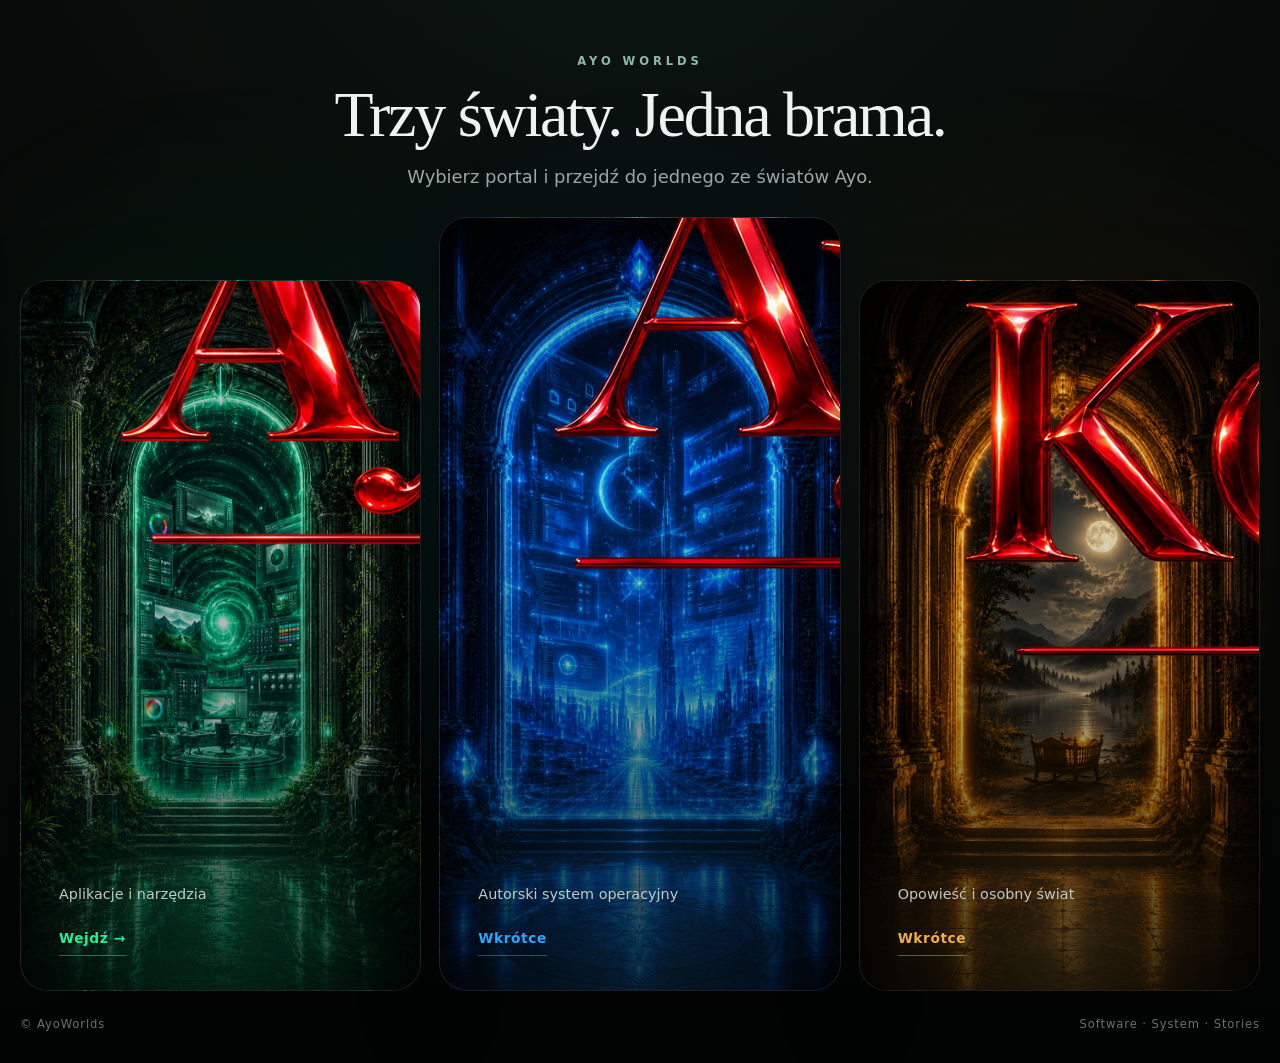
==== index.html @ ef5432c9 "feat: use ruby title artwork on world cards" ====
<!DOCTYPE html>
<html lang="pl">
<head>
    <meta charset="UTF-8">
    <meta name="viewport" content="width=device-width, initial-scale=1.0">
    <meta name="description" content="AyoWorlds — portal connecting Ayo Apps, AyoOS and Puste Kołyski.">
    <meta name="theme-color" content="#050706">
    <title>AyoWorlds</title>
    <link rel="stylesheet" href="style.css?v=20260823-2302">
</head>
<body>
    <div class="ambient" aria-hidden="true"></div>

    <header class="hero">
        <p class="eyebrow">AYO WORLDS</p>
        <h1>Trzy światy. Jedna brama.</h1>
        <p class="lead">Wybierz portal i przejdź do jednego ze światów Ayo.</p>
    </header>

    <main class="worlds" aria-label="Światy Ayo">
        <a class="world world-apps" href="https://klucznik26.github.io/AyoWWW/" aria-label="Otwórz Pakiet Ayo">
            <span class="world-glow" aria-hidden="true"></span>
            <span class="world-copy">
                <span class="world-number">01</span>
                <img class="world-title-image world-title-apps" src="RubinAyoTools.png" alt="AyoTools">
                <small>Aplikacje i narzędzia</small>
                <span class="enter">Wejdź <span aria-hidden="true">→</span></span>
            </span>
        </a>

        <a class="world world-os" href="#" aria-label="AyoOS — w przygotowaniu" data-coming-soon>
            <span class="world-glow" aria-hidden="true"></span>
            <span class="world-copy">
                <span class="world-number">02</span>
                <img class="world-title-image world-title-os" src="RubinAyoOS.png" alt="Ayo OS">
                <small>Autorski system operacyjny</small>
                <span class="enter">Wkrótce</span>
            </span>
        </a>

        <a class="world world-cradles" href="#" aria-label="Puste Kołyski — w przygotowaniu" data-coming-soon>
            <span class="world-glow" aria-hidden="true"></span>
            <span class="world-copy">
                <span class="world-number">03</span>
                <img class="world-title-image world-title-cradles" src="RubinPusteKolyski.png" alt="Puste Kołyski">
                <small>Opowieść i osobny świat</small>
                <span class="enter">Wkrótce</span>
            </span>
        </a>
    </main>

    <footer>
        <span>© AyoWorlds</span>
        <span>Software · System · Stories</span>
    </footer>

    <script src="script.js?v=20260823-2217"></script>
</body>
</html>
---- style.css ----
* {
    box-sizing: border-box;
}

:root {
    color-scheme: dark;
    --bg: #050706;
    --text: #eef4f1;
    --muted: #9da9a4;
    --line: rgba(255,255,255,.11);
}

html {
    min-height: 100%;
    background: var(--bg);
}

body {
    margin: 0;
    min-height: 100vh;
    overflow-x: hidden;
    font-family: Inter, "Segoe UI", system-ui, -apple-system, sans-serif;
    color: var(--text);
    background:
        radial-gradient(circle at 50% -10%, rgba(30,90,75,.14), transparent 38rem),
        linear-gradient(180deg, #080b09 0%, #030504 100%);
}

body::before {
    content: "";
    position: fixed;
    inset: 0;
    pointer-events: none;
    opacity: .22;
    background-image:
        linear-gradient(rgba(255,255,255,.025) 1px, transparent 1px),
        linear-gradient(90deg, rgba(255,255,255,.025) 1px, transparent 1px);
    background-size: 46px 46px;
    mask-image: linear-gradient(to bottom, #000, transparent 85%);
}

.ambient {
    position: fixed;
    inset: 0;
    pointer-events: none;
    background:
        radial-gradient(circle at 17% 54%, rgba(0,255,156,.08), transparent 25rem),
        radial-gradient(circle at 50% 54%, rgba(0,140,255,.08), transparent 25rem),
        radial-gradient(circle at 83% 54%, rgba(255,170,40,.08), transparent 25rem);
    filter: blur(20px);
}

.hero {
    position: relative;
    z-index: 2;
    width: min(1500px, calc(100% - 48px));
    margin: 0 auto;
    padding: 54px 0 30px;
    text-align: center;
}

.eyebrow {
    margin: 0 0 10px;
    color: #8fb8a7;
    font-size: .72rem;
    font-weight: 800;
    letter-spacing: .34em;
}

.hero h1 {
    margin: 0;
    font-family: Georgia, "Times New Roman", serif;
    font-size: clamp(2.15rem, 5vw, 5rem);
    font-weight: 400;
    letter-spacing: -.035em;
}

.lead {
    margin: 14px auto 0;
    max-width: 720px;
    color: var(--muted);
    font-size: clamp(.95rem, 1.5vw, 1.12rem);
}

.worlds {
    position: relative;
    z-index: 2;
    width: min(1560px, calc(100% - 40px));
    margin: 0 auto;
    display: grid;
    grid-template-columns: repeat(3, minmax(0, 1fr));
    align-items: end;
    gap: 18px;
}

.world {
    --accent: #fff;
    position: relative;
    isolation: isolate;
    min-height: min(79vh, 900px);
    overflow: hidden;
    border: 1px solid var(--line);
    border-radius: 28px;
    text-decoration: none;
    color: var(--text);
    background-color: #0b0e0c;
    background-position: center;
    background-size: cover;
    box-shadow: 0 30px 80px rgba(0,0,0,.38);
    transform: translateZ(0);
    transition: transform .5s cubic-bezier(.2,.8,.2,1), border-color .5s ease, box-shadow .5s ease;
}

.world::before {
    content: "";
    position: absolute;
    inset: 0;
    z-index: -1;
    background:
        linear-gradient(to top, rgba(0,0,0,.86) 0%, rgba(0,0,0,.28) 40%, rgba(0,0,0,.04) 68%, rgba(0,0,0,.23) 100%);
}

.world::after {
    content: "";
    position: absolute;
    inset: 0;
    z-index: -1;
    opacity: 0;
    background: radial-gradient(circle at 50% 65%, color-mix(in srgb, var(--accent) 28%, transparent), transparent 48%);
    transition: opacity .45s ease;
}

.world-apps {
    --accent: #20f29b;
    background-image:
        linear-gradient(rgba(0,18,10,.12), rgba(0,18,10,.12)),
        url("assets/portals/AyoTools.png"),
        radial-gradient(circle at 50% 40%, #0a6344, #06130e 55%, #030504);
}

.world-os {
    --accent: #28a8ff;
    min-height: min(86vh, 980px);
    background-image:
        linear-gradient(rgba(0,10,28,.12), rgba(0,10,28,.12)),
        url("assets/portals/AyoOS.png"),
        radial-gradient(circle at 50% 40%, #094c88, #07111d 55%, #030504);
}

.world-cradles {
    --accent: #f1ae42;
    background-image:
        linear-gradient(rgba(20,11,0,.08), rgba(20,11,0,.08)),
        url("assets/portals/PKolyski.png"),
        radial-gradient(circle at 50% 40%, #875520, #171008 55%, #030504);
}

.world-glow {
    position: absolute;
    left: 12%;
    right: 12%;
    bottom: -10%;
    height: 36%;
    border-radius: 50%;
    pointer-events: none;
    opacity: .15;
    background: var(--accent);
    filter: blur(70px);
    transition: opacity .45s ease, transform .45s ease;
}

.world-copy {
    position: absolute;
    inset: auto 0 0;
    display: grid;
    gap: 7px;
    padding: 44px 38px 34px;
}

.world-number {
    color: var(--accent);
    font-size: .73rem;
    font-weight: 800;
    letter-spacing: .18em;
}

.world-copy strong {
    font-family: Georgia, "Times New Roman", serif;
    font-size: clamp(1.8rem, 3vw, 3.25rem);
    font-weight: 400;
    text-shadow: 0 2px 20px rgba(0,0,0,.75);
}

.world-copy small {
    color: #c0c9c5;
    font-size: .9rem;
}

.enter {
    width: max-content;
    margin-top: 12px;
    padding: 9px 0;
    color: var(--accent);
    font-size: .86rem;
    font-weight: 800;
    letter-spacing: .04em;
    border-bottom: 1px solid color-mix(in srgb, var(--accent) 45%, transparent);
}

.world:hover,
.world:focus-visible {
    transform: translateY(-10px) scale(1.012);
    border-color: color-mix(in srgb, var(--accent) 65%, transparent);
    box-shadow: 0 38px 100px rgba(0,0,0,.52), 0 0 36px color-mix(in srgb, var(--accent) 12%, transparent);
    outline: none;
}

.world:hover::after,
.world:focus-visible::after {
    opacity: 1;
}

.world:hover .world-glow,
.world:focus-visible .world-glow {
    opacity: .27;
    transform: scale(1.12);
}

footer {
    position: relative;
    z-index: 2;
    width: min(1560px, calc(100% - 40px));
    margin: 0 auto;
    padding: 26px 0 32px;
    display: flex;
    justify-content: space-between;
    gap: 20px;
    color: #67736e;
    font-size: .72rem;
    letter-spacing: .08em;
}

@media (max-width: 980px) {
    .hero {
        padding-top: 42px;
    }

    .worlds {
        grid-template-columns: 1fr;
        max-width: 680px;
    }

    .world,
    .world-os {
        min-height: 72vh;
    }
}

@media (max-width: 560px) {
    .hero,
    .worlds,
    footer {
        width: min(100% - 24px, 680px);
    }

    .hero {
        padding: 34px 0 24px;
    }

    .world,
    .world-os {
        min-height: 68vh;
        border-radius: 22px;
    }

    .world-copy {
        padding: 34px 24px 24px;
    }

    footer {
        flex-direction: column;
        align-items: center;
        text-align: center;
    }
}

@media (prefers-reduced-motion: reduce) {
    *, *::before, *::after {
        scroll-behavior: auto !important;
        transition: none !important;
    }
}
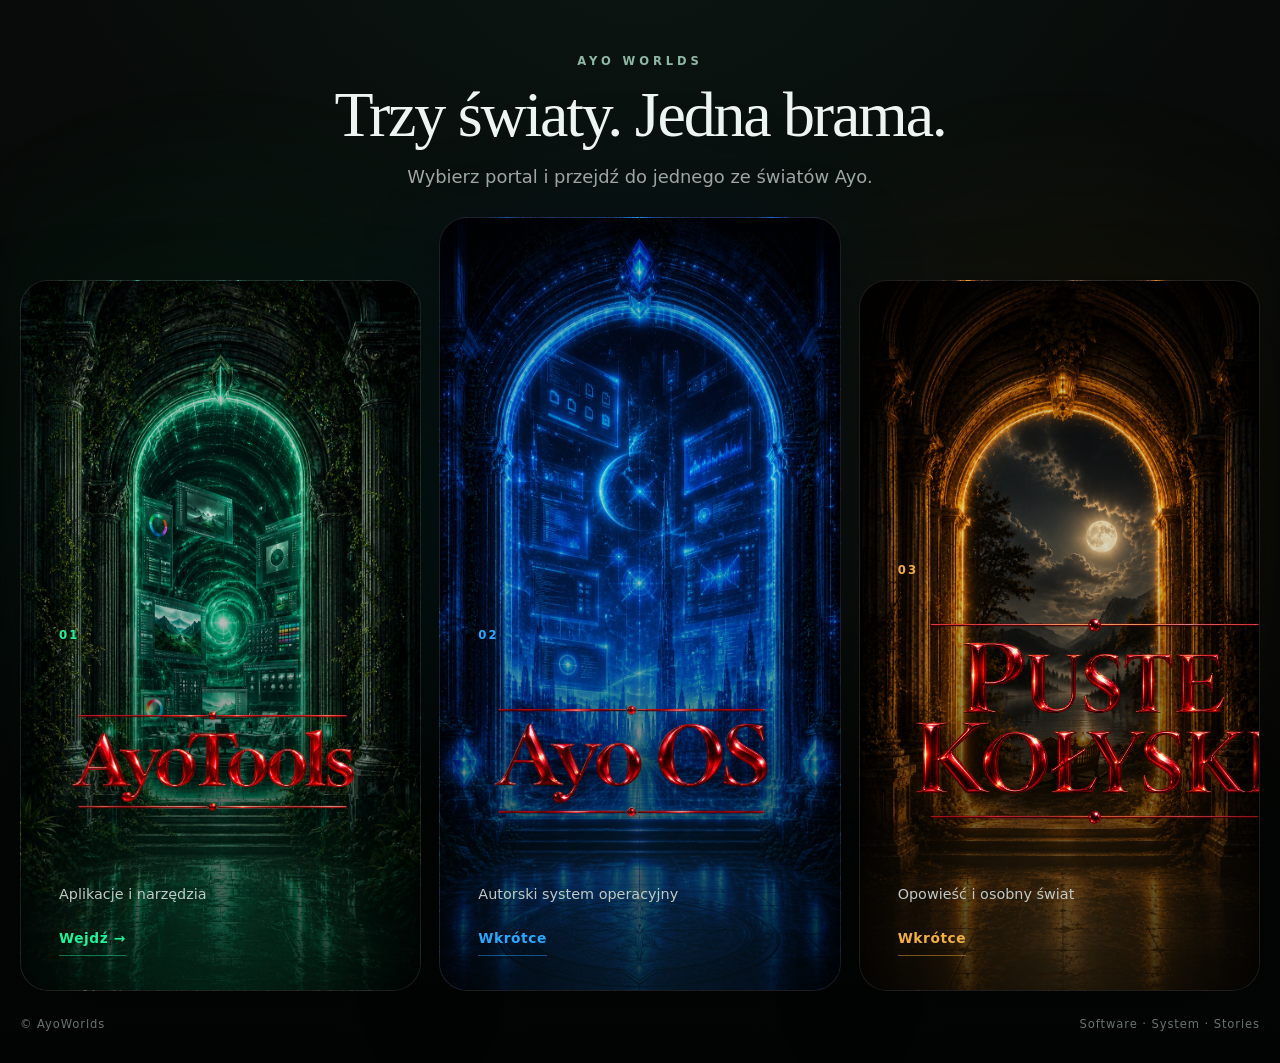
==== commit 156964a0: "style: load enlarged ruby title overrides" ====
--- a/index.html
+++ b/index.html
@@ -7,6 +7,7 @@
     <meta name="theme-color" content="#050706">
     <title>AyoWorlds</title>
     <link rel="stylesheet" href="style.css?v=20260823-2302">
+    <link rel="stylesheet" href="title-scale.css?v=20260823-2308">
 </head>
 <body>
     <div class="ambient" aria-hidden="true"></div>
--- a/style.css
+++ b/style.css
@@ -184,11 +184,19 @@
     letter-spacing: .18em;
 }
 
-.world-copy strong {
-    font-family: Georgia, "Times New Roman", serif;
-    font-size: clamp(1.8rem, 3vw, 3.25rem);
-    font-weight: 400;
-    text-shadow: 0 2px 20px rgba(0,0,0,.75);
+.world-title-image {
+    display: block;
+    width: min(88%, 390px);
+    height: 92px;
+    margin: 0;
+    object-fit: contain;
+    object-position: left center;
+    filter: drop-shadow(0 4px 14px rgba(0,0,0,.78));
+}
+
+.world-title-cradles {
+    width: min(78%, 350px);
+    height: 118px;
 }
 
 .world-copy small {
@@ -277,6 +285,16 @@
         padding: 34px 24px 24px;
     }
 
+    .world-title-image {
+        width: min(92%, 360px);
+        height: 84px;
+    }
+
+    .world-title-cradles {
+        width: min(82%, 320px);
+        height: 108px;
+    }
+
     footer {
         flex-direction: column;
         align-items: center;
--- a/title-scale.css
+++ b/title-scale.css
@@ -0,0 +1,23 @@
+.world-title-image {
+    width: min(220%, 975px);
+    height: 230px;
+    max-width: none;
+}
+
+.world-title-cradles {
+    width: min(195%, 875px);
+    height: 295px;
+}
+
+@media (max-width: 560px) {
+    .world-title-image {
+        width: min(230%, 900px);
+        height: 210px;
+        max-width: none;
+    }
+
+    .world-title-cradles {
+        width: min(205%, 800px);
+        height: 270px;
+    }
+}
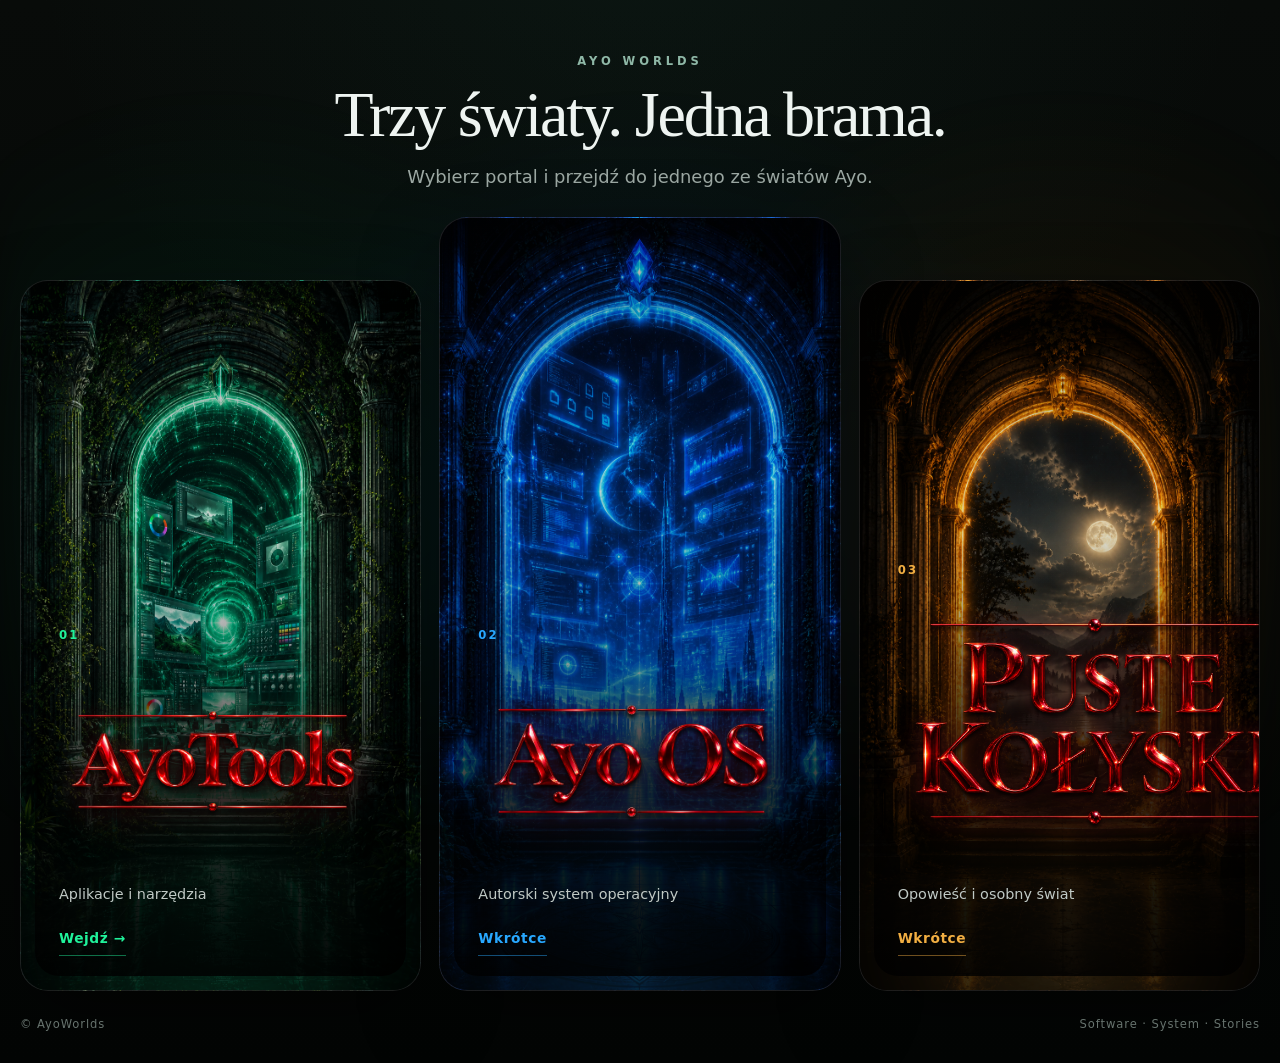
==== commit a0dcced4: "style: load ruby title contrast layer" ====
--- a/index.html
+++ b/index.html
@@ -8,6 +8,7 @@
     <title>AyoWorlds</title>
     <link rel="stylesheet" href="style.css?v=20260823-2302">
     <link rel="stylesheet" href="title-scale.css?v=20260823-2308">
+    <link rel="stylesheet" href="title-contrast.css?v=20260823-2314">
 </head>
 <body>
     <div class="ambient" aria-hidden="true"></div>
--- a/title-contrast.css
+++ b/title-contrast.css
@@ -0,0 +1,46 @@
+.world-copy {
+    z-index: 3;
+    isolation: isolate;
+}
+
+.world-copy::before {
+    content: "";
+    position: absolute;
+    left: 14px;
+    right: 14px;
+    top: 18px;
+    bottom: 14px;
+    z-index: 0;
+    pointer-events: none;
+    border-radius: 24px;
+    background: linear-gradient(
+        to top,
+        rgba(0, 0, 0, 0.82) 0%,
+        rgba(0, 0, 0, 0.64) 34%,
+        rgba(0, 0, 0, 0.36) 62%,
+        rgba(0, 0, 0, 0.10) 82%,
+        rgba(0, 0, 0, 0.00) 100%
+    );
+}
+
+.world-copy > * {
+    position: relative;
+    z-index: 1;
+}
+
+.world-title-image {
+    filter:
+        drop-shadow(0 3px 2px rgba(0, 0, 0, 0.95))
+        drop-shadow(0 10px 20px rgba(0, 0, 0, 0.82))
+        drop-shadow(0 0 8px rgba(255, 45, 55, 0.20));
+}
+
+@media (max-width: 560px) {
+    .world-copy::before {
+        left: 8px;
+        right: 8px;
+        top: 12px;
+        bottom: 8px;
+        border-radius: 18px;
+    }
+}
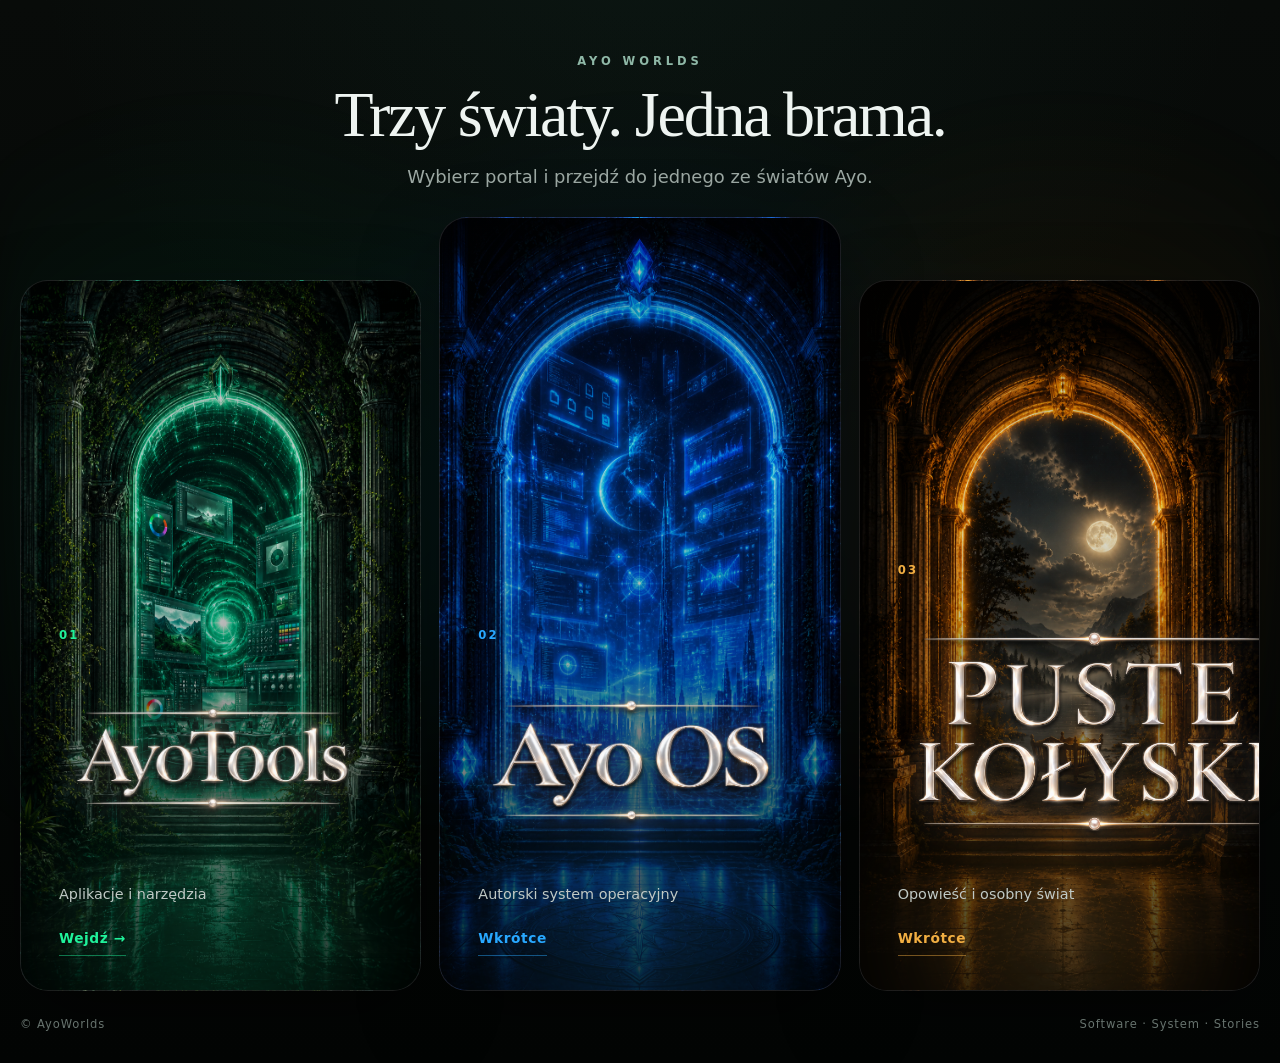
==== commit d7508b1f: "feat: switch portal titles to pearl artwork" ====
--- a/index.html
+++ b/index.html
@@ -8,7 +8,7 @@
     <title>AyoWorlds</title>
     <link rel="stylesheet" href="style.css?v=20260823-2302">
     <link rel="stylesheet" href="title-scale.css?v=20260823-2308">
-    <link rel="stylesheet" href="title-contrast.css?v=20260823-2314">
+    <link rel="stylesheet" href="title-contrast.css?v=20260823-2330">
 </head>
 <body>
     <div class="ambient" aria-hidden="true"></div>
@@ -24,7 +24,7 @@
             <span class="world-glow" aria-hidden="true"></span>
             <span class="world-copy">
                 <span class="world-number">01</span>
-                <img class="world-title-image world-title-apps" src="RubinAyoTools.png" alt="AyoTools">
+                <img class="world-title-image world-title-apps" src="assets/portals/PerlaAyoTools.png" alt="AyoTools">
                 <small>Aplikacje i narzędzia</small>
                 <span class="enter">Wejdź <span aria-hidden="true">→</span></span>
             </span>
@@ -34,7 +34,7 @@
             <span class="world-glow" aria-hidden="true"></span>
             <span class="world-copy">
                 <span class="world-number">02</span>
-                <img class="world-title-image world-title-os" src="RubinAyoOS.png" alt="Ayo OS">
+                <img class="world-title-image world-title-os" src="assets/portals/PerlaAyoOS.png" alt="Ayo OS">
                 <small>Autorski system operacyjny</small>
                 <span class="enter">Wkrótce</span>
             </span>
@@ -44,7 +44,7 @@
             <span class="world-glow" aria-hidden="true"></span>
             <span class="world-copy">
                 <span class="world-number">03</span>
-                <img class="world-title-image world-title-cradles" src="RubinPusteKolyski.png" alt="Puste Kołyski">
+                <img class="world-title-image world-title-cradles" src="assets/portals/PerlaPusteKolyski.png" alt="Puste Kołyski">
                 <small>Opowieść i osobny świat</small>
                 <span class="enter">Wkrótce</span>
             </span>
--- a/title-contrast.css
+++ b/title-contrast.css
@@ -1,46 +1,10 @@
 .world-copy {
     z-index: 3;
-    isolation: isolate;
-}
-
-.world-copy::before {
-    content: "";
-    position: absolute;
-    left: 14px;
-    right: 14px;
-    top: 18px;
-    bottom: 14px;
-    z-index: 0;
-    pointer-events: none;
-    border-radius: 24px;
-    background: linear-gradient(
-        to top,
-        rgba(0, 0, 0, 0.82) 0%,
-        rgba(0, 0, 0, 0.64) 34%,
-        rgba(0, 0, 0, 0.36) 62%,
-        rgba(0, 0, 0, 0.10) 82%,
-        rgba(0, 0, 0, 0.00) 100%
-    );
-}
-
-.world-copy > * {
-    position: relative;
-    z-index: 1;
 }
 
 .world-title-image {
     filter:
-        drop-shadow(0 3px 2px rgba(0, 0, 0, 0.95))
-        drop-shadow(0 10px 20px rgba(0, 0, 0, 0.82))
-        drop-shadow(0 0 8px rgba(255, 45, 55, 0.20));
+        drop-shadow(0 3px 2px rgba(0, 0, 0, 0.92))
+        drop-shadow(0 9px 18px rgba(0, 0, 0, 0.72))
+        drop-shadow(0 0 10px rgba(255, 248, 232, 0.18));
 }
-
-@media (max-width: 560px) {
-    .world-copy::before {
-        left: 8px;
-        right: 8px;
-        top: 12px;
-        bottom: 8px;
-        border-radius: 18px;
-    }
-}
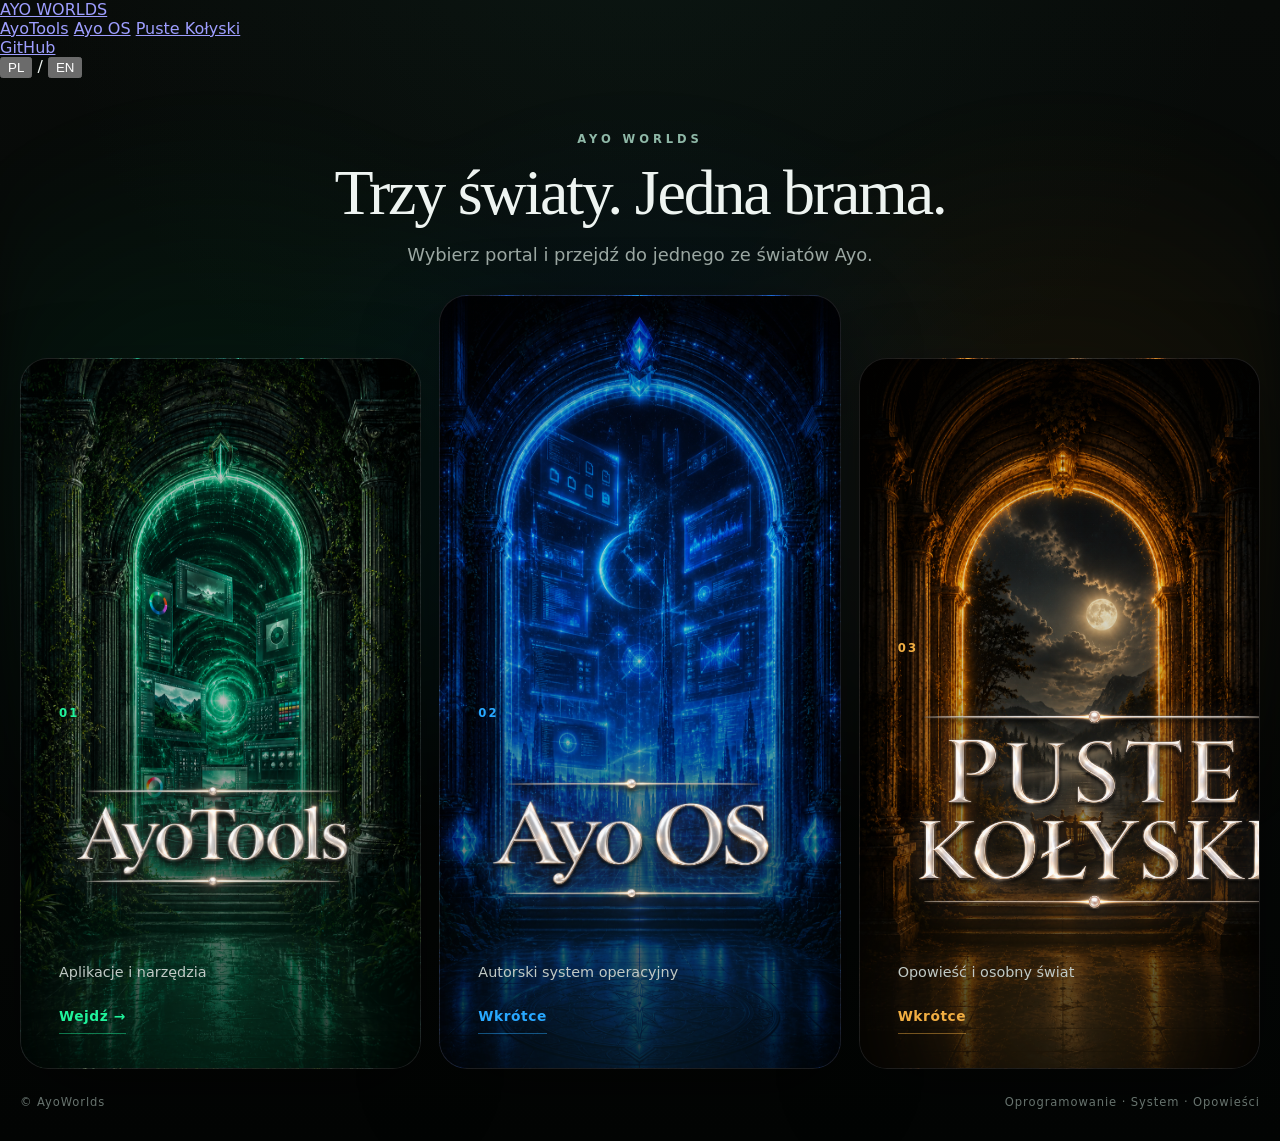
==== commit 149f793f: "feat: add top navigation and PL EN switch" ====
--- a/index.html
+++ b/index.html
@@ -6,56 +6,80 @@
     <meta name="description" content="AyoWorlds — portal connecting Ayo Apps, AyoOS and Puste Kołyski.">
     <meta name="theme-color" content="#050706">
     <title>AyoWorlds</title>
-    <link rel="stylesheet" href="style.css?v=20260823-2302">
+    <link rel="stylesheet" href="style.css?v=20260823-2341">
     <link rel="stylesheet" href="title-scale.css?v=20260823-2308">
     <link rel="stylesheet" href="title-contrast.css?v=20260823-2330">
 </head>
-<body>
+<body id="top">
     <div class="ambient" aria-hidden="true"></div>
+
+    <nav class="topbar" aria-label="Główna nawigacja" data-i18n-aria="navAria">
+        <div class="topbar-inner">
+            <a class="topbar-brand" href="#top" aria-label="AyoWorlds">
+                <span class="brand-orb" aria-hidden="true"></span>
+                <span>AYO WORLDS</span>
+            </a>
+
+            <div class="world-nav" aria-label="Światy Ayo" data-i18n-aria="worldNavAria">
+                <a href="#ayotools"><span class="nav-dot nav-dot-apps" aria-hidden="true"></span>AyoTools</a>
+                <a href="#ayoos"><span class="nav-dot nav-dot-os" aria-hidden="true"></span>Ayo OS</a>
+                <a href="#puste-kolyski"><span class="nav-dot nav-dot-cradles" aria-hidden="true"></span>Puste Kołyski</a>
+            </div>
+
+            <div class="topbar-actions">
+                <a class="github-link" href="https://github.com/Klucznik26/AyoWorlds" target="_blank" rel="noopener noreferrer">GitHub</a>
+                <div class="language-switch" role="group" aria-label="Wybór języka" data-i18n-aria="languageAria">
+                    <button type="button" class="language-button is-active" data-lang="pl" aria-pressed="true">PL</button>
+                    <span aria-hidden="true">/</span>
+                    <button type="button" class="language-button" data-lang="en" aria-pressed="false">EN</button>
+                </div>
+            </div>
+        </div>
+    </nav>
 
     <header class="hero">
         <p class="eyebrow">AYO WORLDS</p>
-        <h1>Trzy światy. Jedna brama.</h1>
-        <p class="lead">Wybierz portal i przejdź do jednego ze światów Ayo.</p>
+        <h1 data-i18n="heroTitle">Trzy światy. Jedna brama.</h1>
+        <p class="lead" data-i18n="lead">Wybierz portal i przejdź do jednego ze światów Ayo.</p>
     </header>
 
-    <main class="worlds" aria-label="Światy Ayo">
-        <a class="world world-apps" href="https://klucznik26.github.io/AyoWWW/" aria-label="Otwórz Pakiet Ayo">
+    <main class="worlds" aria-label="Światy Ayo" data-i18n-aria="worldsAria">
+        <a id="ayotools" class="world world-apps" href="https://klucznik26.github.io/AyoWWW/" aria-label="Otwórz AyoTools" data-i18n-aria="appsAria">
             <span class="world-glow" aria-hidden="true"></span>
             <span class="world-copy">
                 <span class="world-number">01</span>
                 <img class="world-title-image world-title-apps" src="assets/portals/PerlaAyoTools.png" alt="AyoTools">
-                <small>Aplikacje i narzędzia</small>
-                <span class="enter">Wejdź <span aria-hidden="true">→</span></span>
+                <small data-i18n="appsDescription">Aplikacje i narzędzia</small>
+                <span class="enter"><span data-i18n="enter">Wejdź</span> <span aria-hidden="true">→</span></span>
             </span>
         </a>
 
-        <a class="world world-os" href="#" aria-label="AyoOS — w przygotowaniu" data-coming-soon>
+        <a id="ayoos" class="world world-os" href="#" aria-label="AyoOS — w przygotowaniu" data-coming-soon data-i18n-aria="osAria">
             <span class="world-glow" aria-hidden="true"></span>
             <span class="world-copy">
                 <span class="world-number">02</span>
                 <img class="world-title-image world-title-os" src="assets/portals/PerlaAyoOS.png" alt="Ayo OS">
-                <small>Autorski system operacyjny</small>
-                <span class="enter">Wkrótce</span>
+                <small data-i18n="osDescription">Autorski system operacyjny</small>
+                <span class="enter" data-i18n="soon">Wkrótce</span>
             </span>
         </a>
 
-        <a class="world world-cradles" href="#" aria-label="Puste Kołyski — w przygotowaniu" data-coming-soon>
+        <a id="puste-kolyski" class="world world-cradles" href="#" aria-label="Puste Kołyski — w przygotowaniu" data-coming-soon data-i18n-aria="cradlesAria">
             <span class="world-glow" aria-hidden="true"></span>
             <span class="world-copy">
                 <span class="world-number">03</span>
                 <img class="world-title-image world-title-cradles" src="assets/portals/PerlaPusteKolyski.png" alt="Puste Kołyski">
-                <small>Opowieść i osobny świat</small>
-                <span class="enter">Wkrótce</span>
+                <small data-i18n="cradlesDescription">Opowieść i osobny świat</small>
+                <span class="enter" data-i18n="soon">Wkrótce</span>
             </span>
         </a>
     </main>
 
     <footer>
         <span>© AyoWorlds</span>
-        <span>Software · System · Stories</span>
+        <span data-i18n="footerTagline">Oprogramowanie · System · Opowieści</span>
     </footer>
 
-    <script src="script.js?v=20260823-2217"></script>
+    <script src="script.js?v=20260823-2341"></script>
 </body>
 </html>
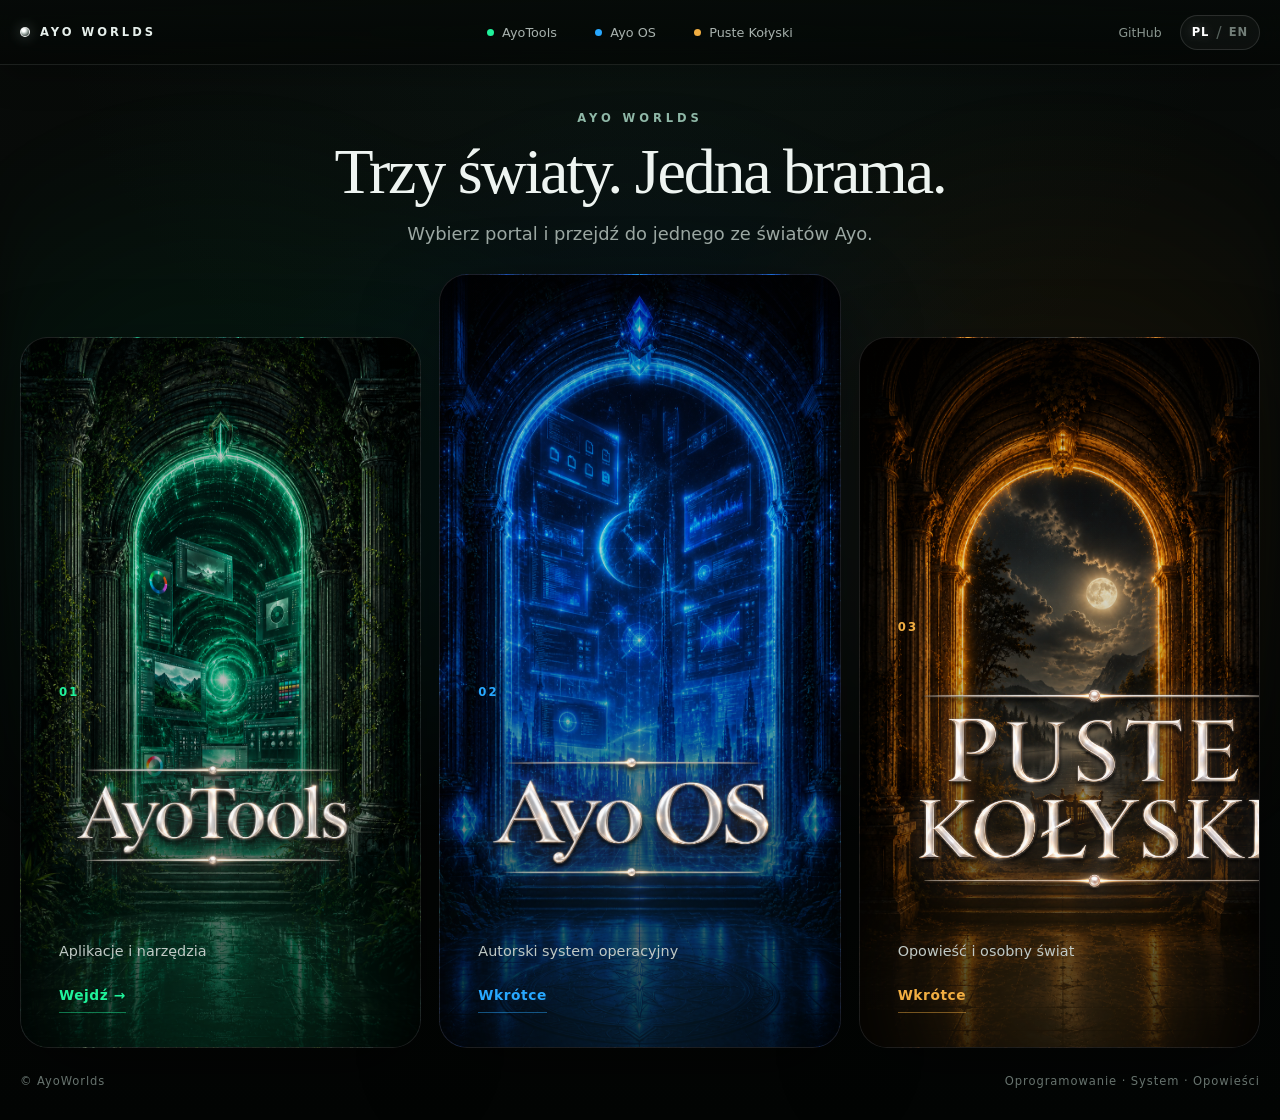
==== commit 2296e263: "fix: load topbar styles independently" ====
--- a/index.html
+++ b/index.html
@@ -7,6 +7,7 @@
     <meta name="theme-color" content="#050706">
     <title>AyoWorlds</title>
     <link rel="stylesheet" href="style.css?v=20260823-2341">
+    <link rel="stylesheet" href="topbar.css?v=20260823-2346">
     <link rel="stylesheet" href="title-scale.css?v=20260823-2308">
     <link rel="stylesheet" href="title-contrast.css?v=20260823-2330">
 </head>
--- a/style.css
+++ b/style.css
@@ -13,6 +13,8 @@
 html {
     min-height: 100%;
     background: var(--bg);
+    scroll-behavior: smooth;
+    scroll-padding-top: 88px;
 }
 
 body {
@@ -50,12 +52,171 @@
     filter: blur(20px);
 }
 
+.topbar {
+    position: sticky;
+    top: 0;
+    z-index: 1000;
+    width: 100%;
+    border-bottom: 1px solid rgba(255,255,255,.09);
+    background: linear-gradient(180deg, rgba(6,10,8,.90), rgba(4,7,5,.76));
+    box-shadow: 0 10px 34px rgba(0,0,0,.24);
+    backdrop-filter: blur(18px) saturate(130%);
+    -webkit-backdrop-filter: blur(18px) saturate(130%);
+}
+
+.topbar-inner {
+    width: min(1560px, calc(100% - 40px));
+    min-height: 62px;
+    margin: 0 auto;
+    display: grid;
+    grid-template-columns: minmax(190px, 1fr) auto minmax(190px, 1fr);
+    align-items: center;
+    gap: 24px;
+}
+
+.topbar a {
+    text-decoration: none;
+}
+
+.topbar-brand {
+    width: max-content;
+    display: inline-flex;
+    align-items: center;
+    gap: 10px;
+    color: #dce7e2;
+    font-size: .72rem;
+    font-weight: 800;
+    letter-spacing: .26em;
+    transition: color .25s ease, text-shadow .25s ease;
+}
+
+.topbar-brand:hover,
+.topbar-brand:focus-visible {
+    color: #fff;
+    text-shadow: 0 0 16px rgba(230,255,246,.25);
+    outline: none;
+}
+
+.brand-orb {
+    width: 9px;
+    height: 9px;
+    border: 1px solid rgba(255,255,255,.72);
+    border-radius: 50%;
+    background: radial-gradient(circle at 34% 28%, #fff 0 18%, #d9e2de 32%, #66716c 66%, #1d2421 100%);
+    box-shadow: 0 0 12px rgba(220,240,232,.26);
+}
+
+.world-nav {
+    display: flex;
+    align-items: center;
+    justify-content: center;
+    gap: clamp(18px, 3vw, 40px);
+}
+
+.world-nav a {
+    display: inline-flex;
+    align-items: center;
+    gap: 8px;
+    color: #9eaaa5;
+    font-size: .8rem;
+    white-space: nowrap;
+    transition: color .25s ease, transform .25s ease;
+}
+
+.world-nav a:hover,
+.world-nav a:focus-visible {
+    color: #f2f7f5;
+    transform: translateY(-1px);
+    outline: none;
+}
+
+.nav-dot {
+    width: 7px;
+    height: 7px;
+    border-radius: 50%;
+    background: currentColor;
+    transition: box-shadow .25s ease, transform .25s ease;
+}
+
+.nav-dot-apps {
+    color: #20f29b;
+}
+
+.nav-dot-os {
+    color: #28a8ff;
+}
+
+.nav-dot-cradles {
+    color: #f1ae42;
+}
+
+.world-nav a:hover .nav-dot,
+.world-nav a:focus-visible .nav-dot {
+    transform: scale(1.22);
+    box-shadow: 0 0 13px currentColor;
+}
+
+.topbar-actions {
+    display: flex;
+    align-items: center;
+    justify-content: flex-end;
+    gap: 20px;
+}
+
+.github-link {
+    color: #87948e;
+    font-size: .78rem;
+    transition: color .25s ease;
+}
+
+.github-link:hover,
+.github-link:focus-visible {
+    color: #f2f7f5;
+    outline: none;
+}
+
+.language-switch {
+    display: inline-flex;
+    align-items: center;
+    gap: 7px;
+    padding: 7px 10px;
+    border: 1px solid rgba(255,255,255,.10);
+    border-radius: 999px;
+    background: rgba(255,255,255,.025);
+    color: #52605a;
+}
+
+.language-button {
+    appearance: none;
+    border: 0;
+    padding: 0;
+    background: transparent;
+    color: #69756f;
+    font: inherit;
+    font-size: .72rem;
+    font-weight: 800;
+    letter-spacing: .08em;
+    cursor: pointer;
+    transition: color .25s ease, text-shadow .25s ease;
+}
+
+.language-button:hover,
+.language-button:focus-visible {
+    color: #c8d3ce;
+    outline: none;
+}
+
+.language-button.is-active {
+    color: #f4f7f6;
+    text-shadow: 0 0 12px rgba(242,247,245,.24);
+}
+
 .hero {
     position: relative;
     z-index: 2;
     width: min(1500px, calc(100% - 48px));
     margin: 0 auto;
-    padding: 54px 0 30px;
+    padding: 46px 0 30px;
     text-align: center;
 }
 
@@ -249,6 +410,15 @@
 }
 
 @media (max-width: 980px) {
+    .topbar-inner {
+        grid-template-columns: 1fr auto;
+        gap: 16px;
+    }
+
+    .world-nav {
+        display: none;
+    }
+
     .hero {
         padding-top: 42px;
     }
@@ -265,12 +435,30 @@
 }
 
 @media (max-width: 560px) {
+    .topbar-inner,
     .hero,
     .worlds,
     footer {
         width: min(100% - 24px, 680px);
     }
 
+    .topbar-inner {
+        min-height: 56px;
+    }
+
+    .topbar-brand {
+        font-size: .65rem;
+        letter-spacing: .20em;
+    }
+
+    .github-link {
+        display: none;
+    }
+
+    .topbar-actions {
+        gap: 10px;
+    }
+
     .hero {
         padding: 34px 0 24px;
     }
@@ -303,6 +491,10 @@
 }
 
 @media (prefers-reduced-motion: reduce) {
+    html {
+        scroll-behavior: auto;
+    }
+
     *, *::before, *::after {
         scroll-behavior: auto !important;
         transition: none !important;
--- a/topbar.css
+++ b/topbar.css
@@ -0,0 +1,171 @@
+.topbar {
+    position: sticky;
+    top: 0;
+    z-index: 1000;
+    width: 100%;
+    border-bottom: 1px solid rgba(255,255,255,.09);
+    background: linear-gradient(180deg, rgba(6,10,8,.94), rgba(4,7,5,.82));
+    box-shadow: 0 10px 34px rgba(0,0,0,.28);
+    backdrop-filter: blur(18px) saturate(130%);
+    -webkit-backdrop-filter: blur(18px) saturate(130%);
+}
+
+.topbar-inner {
+    width: min(1560px, calc(100% - 40px));
+    min-height: 64px;
+    margin: 0 auto;
+    display: grid;
+    grid-template-columns: minmax(190px, 1fr) auto minmax(190px, 1fr);
+    align-items: center;
+    gap: 24px;
+}
+
+.topbar a {
+    text-decoration: none;
+}
+
+.topbar-brand {
+    width: max-content;
+    display: inline-flex;
+    align-items: center;
+    gap: 10px;
+    color: #e6efeb;
+    font-size: .72rem;
+    font-weight: 800;
+    letter-spacing: .26em;
+}
+
+.brand-orb {
+    width: 10px;
+    height: 10px;
+    border: 1px solid rgba(255,255,255,.78);
+    border-radius: 50%;
+    background: radial-gradient(circle at 34% 28%, #fff 0 18%, #d9e2de 32%, #66716c 66%, #1d2421 100%);
+    box-shadow: 0 0 14px rgba(220,240,232,.32);
+}
+
+.world-nav {
+    display: flex;
+    align-items: center;
+    justify-content: center;
+    gap: clamp(18px, 3vw, 42px);
+}
+
+.world-nav a {
+    display: inline-flex;
+    align-items: center;
+    gap: 8px;
+    color: #a7b1ad;
+    font-size: .8rem;
+    white-space: nowrap;
+    transition: color .25s ease, transform .25s ease;
+}
+
+.world-nav a:hover,
+.world-nav a:focus-visible {
+    color: #fff;
+    transform: translateY(-1px);
+    outline: none;
+}
+
+.nav-dot {
+    width: 7px;
+    height: 7px;
+    border-radius: 50%;
+    background: currentColor;
+    transition: box-shadow .25s ease, transform .25s ease;
+}
+
+.nav-dot-apps { color: #20f29b; }
+.nav-dot-os { color: #28a8ff; }
+.nav-dot-cradles { color: #f1ae42; }
+
+.world-nav a:hover .nav-dot,
+.world-nav a:focus-visible .nav-dot {
+    transform: scale(1.24);
+    box-shadow: 0 0 14px currentColor;
+}
+
+.topbar-actions {
+    display: flex;
+    align-items: center;
+    justify-content: flex-end;
+    gap: 18px;
+}
+
+.github-link {
+    color: #89958f;
+    font-size: .78rem;
+}
+
+.github-link:hover,
+.github-link:focus-visible {
+    color: #fff;
+    outline: none;
+}
+
+.language-switch {
+    display: inline-flex;
+    align-items: center;
+    gap: 7px;
+    padding: 7px 11px;
+    border: 1px solid rgba(255,255,255,.12);
+    border-radius: 999px;
+    background: rgba(255,255,255,.035);
+    color: #56615c;
+}
+
+.language-button {
+    appearance: none;
+    border: 0;
+    padding: 0;
+    background: transparent;
+    color: #727e78;
+    font: inherit;
+    font-size: .72rem;
+    font-weight: 800;
+    letter-spacing: .08em;
+    cursor: pointer;
+}
+
+.language-button:hover,
+.language-button:focus-visible {
+    color: #d8e0dc;
+    outline: none;
+}
+
+.language-button.is-active {
+    color: #fff;
+    text-shadow: 0 0 12px rgba(255,255,255,.28);
+}
+
+@media (max-width: 980px) {
+    .topbar-inner {
+        grid-template-columns: 1fr auto;
+        gap: 16px;
+    }
+
+    .world-nav {
+        display: none;
+    }
+}
+
+@media (max-width: 560px) {
+    .topbar-inner {
+        width: min(100% - 24px, 680px);
+        min-height: 56px;
+    }
+
+    .topbar-brand {
+        font-size: .65rem;
+        letter-spacing: .20em;
+    }
+
+    .github-link {
+        display: none;
+    }
+
+    .topbar-actions {
+        gap: 10px;
+    }
+}
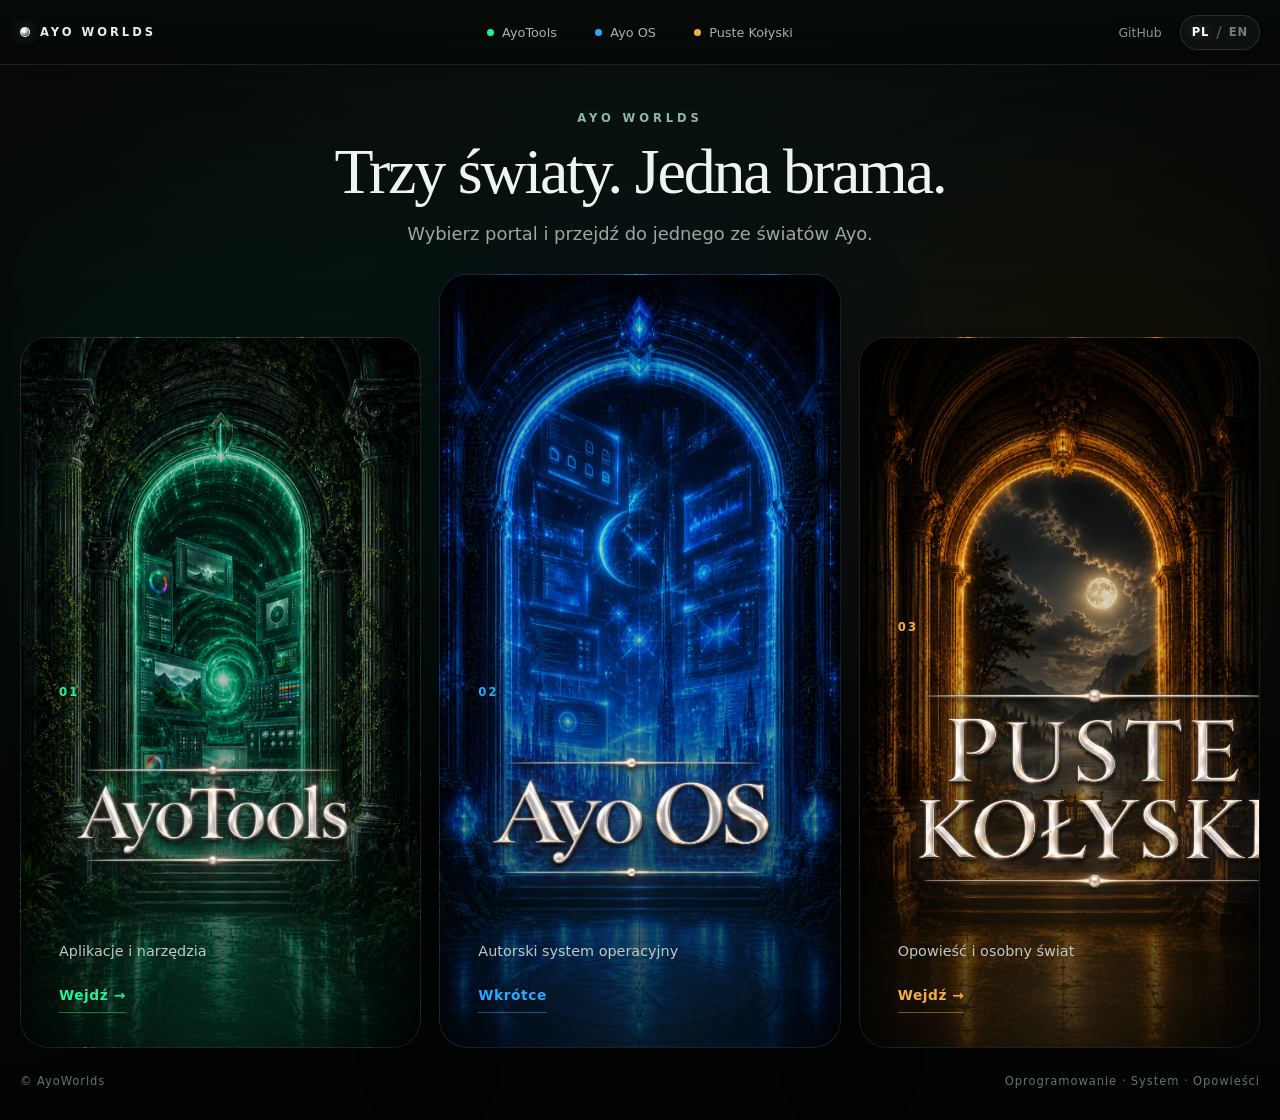
==== commit c9cce8d0: "feat: link Puste Kolyski portal to prologue page" ====
--- a/index.html
+++ b/index.html
@@ -24,7 +24,7 @@
             <div class="world-nav" aria-label="Światy Ayo" data-i18n-aria="worldNavAria">
                 <a href="#ayotools"><span class="nav-dot nav-dot-apps" aria-hidden="true"></span>AyoTools</a>
                 <a href="#ayoos"><span class="nav-dot nav-dot-os" aria-hidden="true"></span>Ayo OS</a>
-                <a href="#puste-kolyski"><span class="nav-dot nav-dot-cradles" aria-hidden="true"></span>Puste Kołyski</a>
+                <a href="puste-kolyski.html"><span class="nav-dot nav-dot-cradles" aria-hidden="true"></span>Puste Kołyski</a>
             </div>
 
             <div class="topbar-actions">
@@ -65,13 +65,13 @@
             </span>
         </a>
 
-        <a id="puste-kolyski" class="world world-cradles" href="#" aria-label="Puste Kołyski — w przygotowaniu" data-coming-soon data-i18n-aria="cradlesAria">
+        <a id="puste-kolyski" class="world world-cradles" href="puste-kolyski.html" aria-label="Otwórz Puste Kołyski" data-i18n-aria="cradlesAria">
             <span class="world-glow" aria-hidden="true"></span>
             <span class="world-copy">
                 <span class="world-number">03</span>
                 <img class="world-title-image world-title-cradles" src="assets/portals/PerlaPusteKolyski.png" alt="Puste Kołyski">
                 <small data-i18n="cradlesDescription">Opowieść i osobny świat</small>
-                <span class="enter" data-i18n="soon">Wkrótce</span>
+                <span class="enter"><span data-i18n="enter">Wejdź</span> <span aria-hidden="true">→</span></span>
             </span>
         </a>
     </main>
@@ -81,6 +81,6 @@
         <span data-i18n="footerTagline">Oprogramowanie · System · Opowieści</span>
     </footer>
 
-    <script src="script.js?v=20260823-2341"></script>
+    <script src="script.js?v=20260824-0006"></script>
 </body>
 </html>
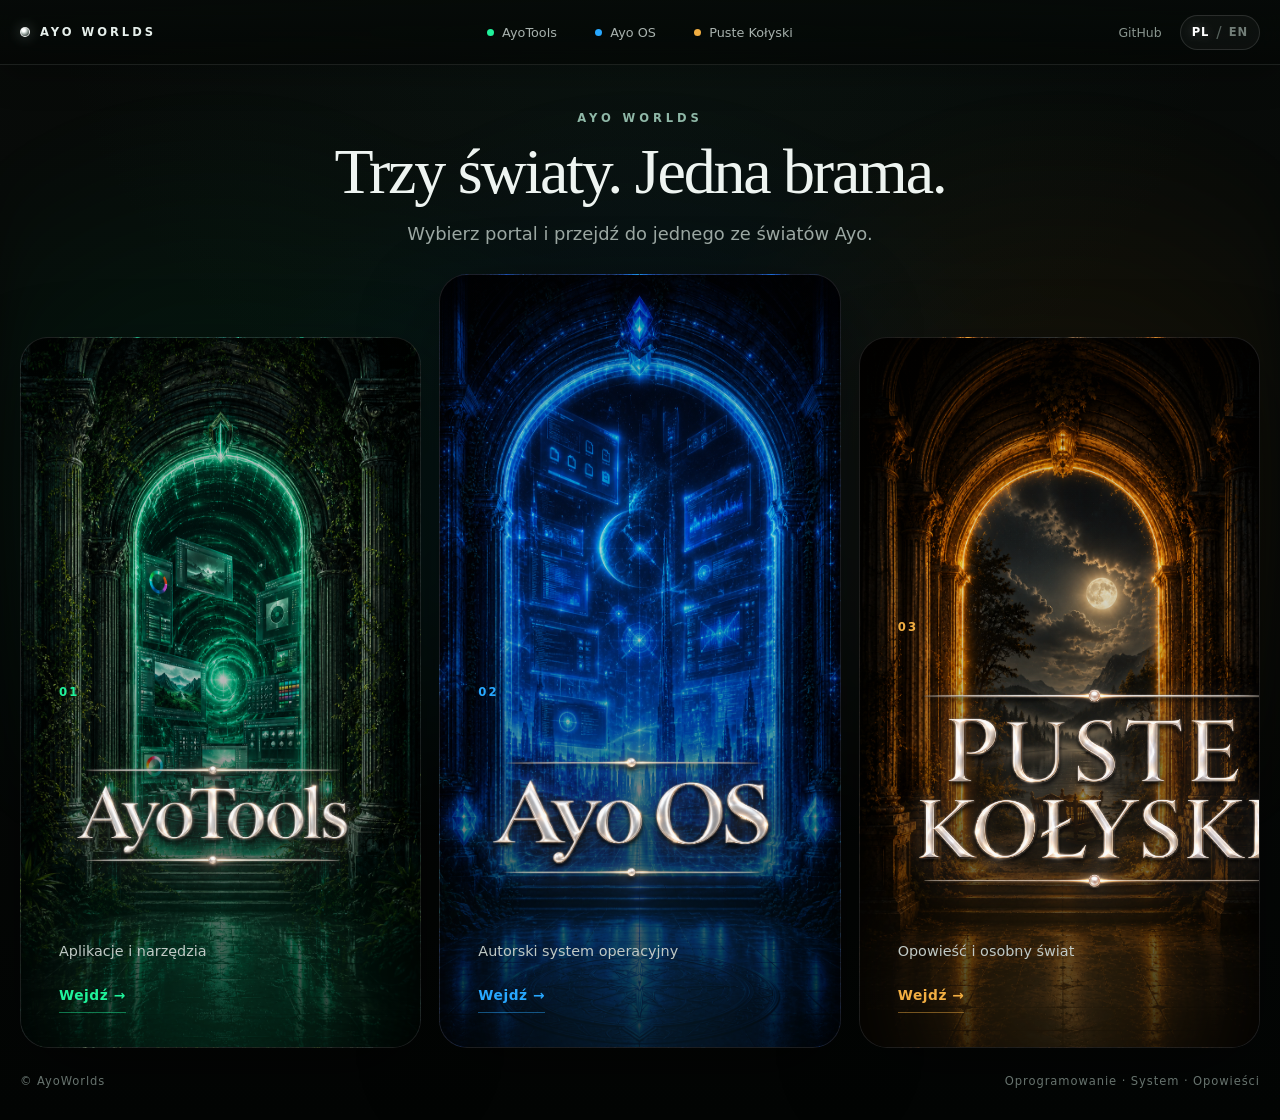
==== commit 22ed52ab: "Activate AyoOS portal link" ====
--- a/index.html
+++ b/index.html
@@ -23,7 +23,7 @@
 
             <div class="world-nav" aria-label="Światy Ayo" data-i18n-aria="worldNavAria">
                 <a href="#ayotools"><span class="nav-dot nav-dot-apps" aria-hidden="true"></span>AyoTools</a>
-                <a href="#ayoos"><span class="nav-dot nav-dot-os" aria-hidden="true"></span>Ayo OS</a>
+                <a href="ayoos.html"><span class="nav-dot nav-dot-os" aria-hidden="true"></span>Ayo OS</a>
                 <a href="puste-kolyski.html"><span class="nav-dot nav-dot-cradles" aria-hidden="true"></span>Puste Kołyski</a>
             </div>
 
@@ -55,13 +55,13 @@
             </span>
         </a>
 
-        <a id="ayoos" class="world world-os" href="#" aria-label="AyoOS — w przygotowaniu" data-coming-soon data-i18n-aria="osAria">
+        <a id="ayoos" class="world world-os" href="ayoos.html" aria-label="Otwórz AyoOS" data-i18n-aria="osAria">
             <span class="world-glow" aria-hidden="true"></span>
             <span class="world-copy">
                 <span class="world-number">02</span>
                 <img class="world-title-image world-title-os" src="assets/portals/PerlaAyoOS.png" alt="Ayo OS">
                 <small data-i18n="osDescription">Autorski system operacyjny</small>
-                <span class="enter" data-i18n="soon">Wkrótce</span>
+                <span class="enter"><span data-i18n="enter">Wejdź</span> <span aria-hidden="true">→</span></span>
             </span>
         </a>
 
@@ -81,6 +81,6 @@
         <span data-i18n="footerTagline">Oprogramowanie · System · Opowieści</span>
     </footer>
 
-    <script src="script.js?v=20260824-0006"></script>
+    <script src="script.js?v=20260824-0032"></script>
 </body>
 </html>
